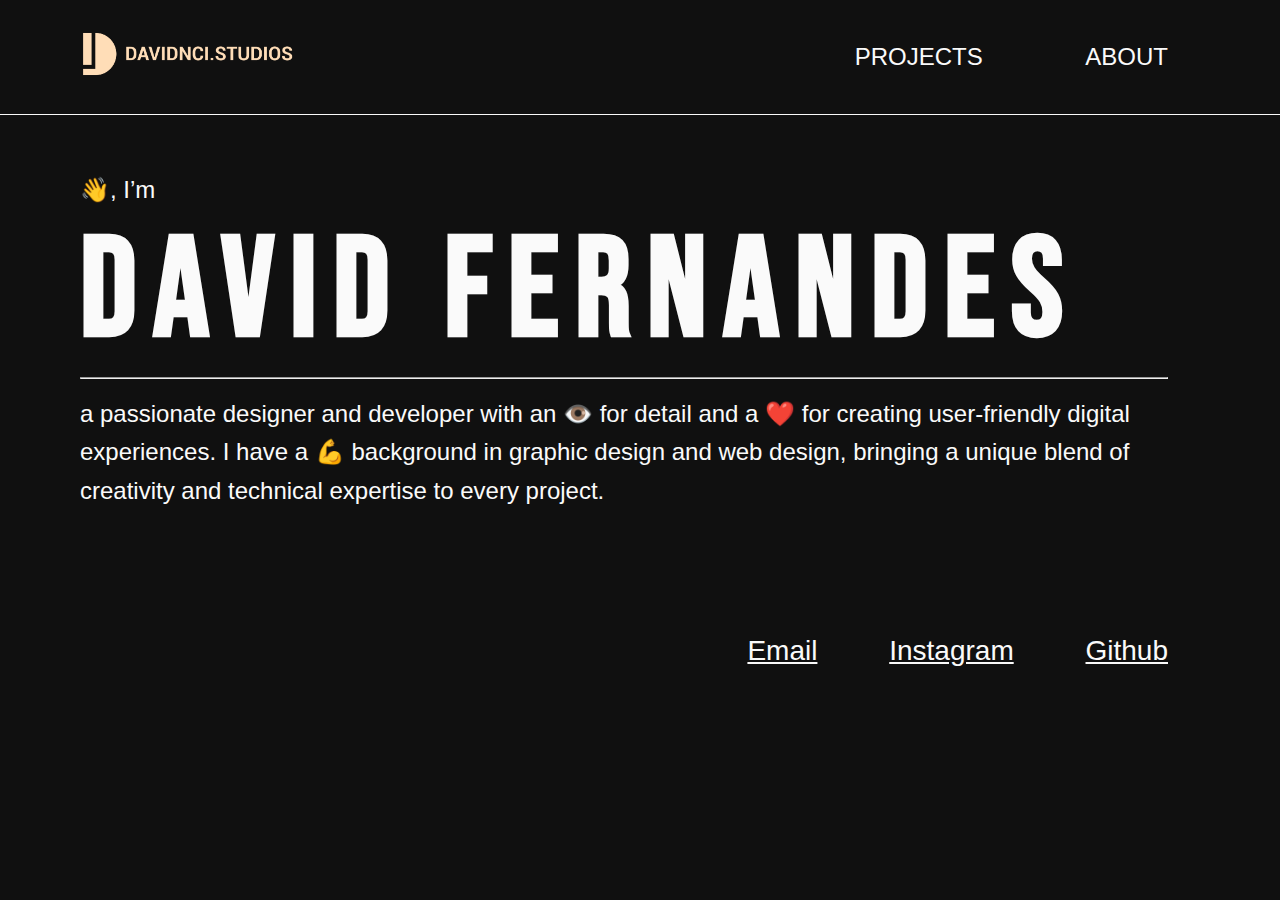
==== index.html @ f4d5b6f2 "Navigation Bar & Hero Section" ====
<!DOCTYPE html>
<html lang="en">
<head>
    <meta charset="UTF-8">
    <meta name="viewport" content="width=device-width, initial-scale=1.0">
    <title>Davidnci Studios</title>
    <link rel ="stylesheet" href="style.css">
    <link rel="icon" type="image/x-icon" href="assets/images/logoIcon.jpg">
</head>
<body>
    <header>
        <nav>
            <div class="logo-container">
                <a href=""><img src="assets/images/logo.png" alt="logo"></a>
            </div>
            <ul class="nav-links">
                <li><a href="">PROJECTS</a></li>
                <li><a href="">ABOUT</a></li>
            </ul>
        </nav>
    </header>
    <main>
        <div class="main-content">
            <p>👋, I’m</p>
            <h1>DAVID FERNANDES</h1>
            <hr>
            <p>a passionate designer and developer with an 👁️  for detail and a ❤️  for creating user-friendly digital experiences. I have a  💪 background in graphic design and web design, bringing a unique blend of creativity and technical expertise to every project.</p>
        </div>
        <!-- links below -->
        <ul class="social-links">
            <li><a href="mailto:davidmiguelmatiasfernandes@gmail.com">Email</a></li>
            <li><a href="https://www.instagram.com/davidnci_studios/" target="_blank">Instagram</a></li>
            <li><a href="https://github.com/dav1-fer" target="_blank">Github</a></li>
        </ul>
    </main>
</body>
</html>
---- style.css ----
@import url('https://fonts.googleapis.com/css2?family=Bebas+Neue&display=swap');


/* Importing the typefaces */

* {
    box-sizing: border-box;
    margin: 0;
    padding: 0;
}
body {
    background-color: #101010;
    color: #fafafa;
    font-family: "@Satoshi", sans-serif;
    font-size: 24px;
}

/* navigation menu styles */
header {
    display: flex;
    align-items: center;
    padding: 16px 64px;
    border-bottom: 1px solid #fafafa;
}
nav {
    width: 100%;
    display: flex;
    justify-content: space-between;
    align-items: center;
}
.logo-container img {
    width: 248px;
}
.nav-links li {
    display: inline;
    margin: 0 48px;
}
.nav-links li a {
    position: relative;
    text-decoration: none;
    color: #fafafa;
}
.nav-links li a::after {
    background-color: #fff;
    content: '';
    position: absolute;
    width: 0;
    height: 2px;
    bottom: -4px;
    left: 50%;
    transform: translateX(-50%);
    transition: width 0.2s ease-in-out;
}
.nav-links li a:hover::after {
    width: 100%;
}
.nav-links li a:active {
    color: #FFDDB7; 
}

/* main content styles */
main {
    height: 608px;
    display: flex;
    flex-direction: column;
    padding: 56px 80px;
}

.main-content {
    display: flex;
    flex-direction: column;
    max-width: 1088px;
    height: auto;
}
.main-content h1 {
    font-family: "Bebas Neue";
    font-size: 140px;
    letter-spacing: 16px;
}
.main-content p {
    line-height: 160%;
}
hr {
    margin-bottom: 16px;
}

/* social media links styles */
.social-links {
    font-size: 28px;
    margin-top: auto;
    margin-left: auto;
}
.social-links li {
    display: inline;
    margin: 0 32px;
}
.social-links li a {
    color: #fafafa; 
}
.social-links li a:active {
    color: #FFDDB7; 
}
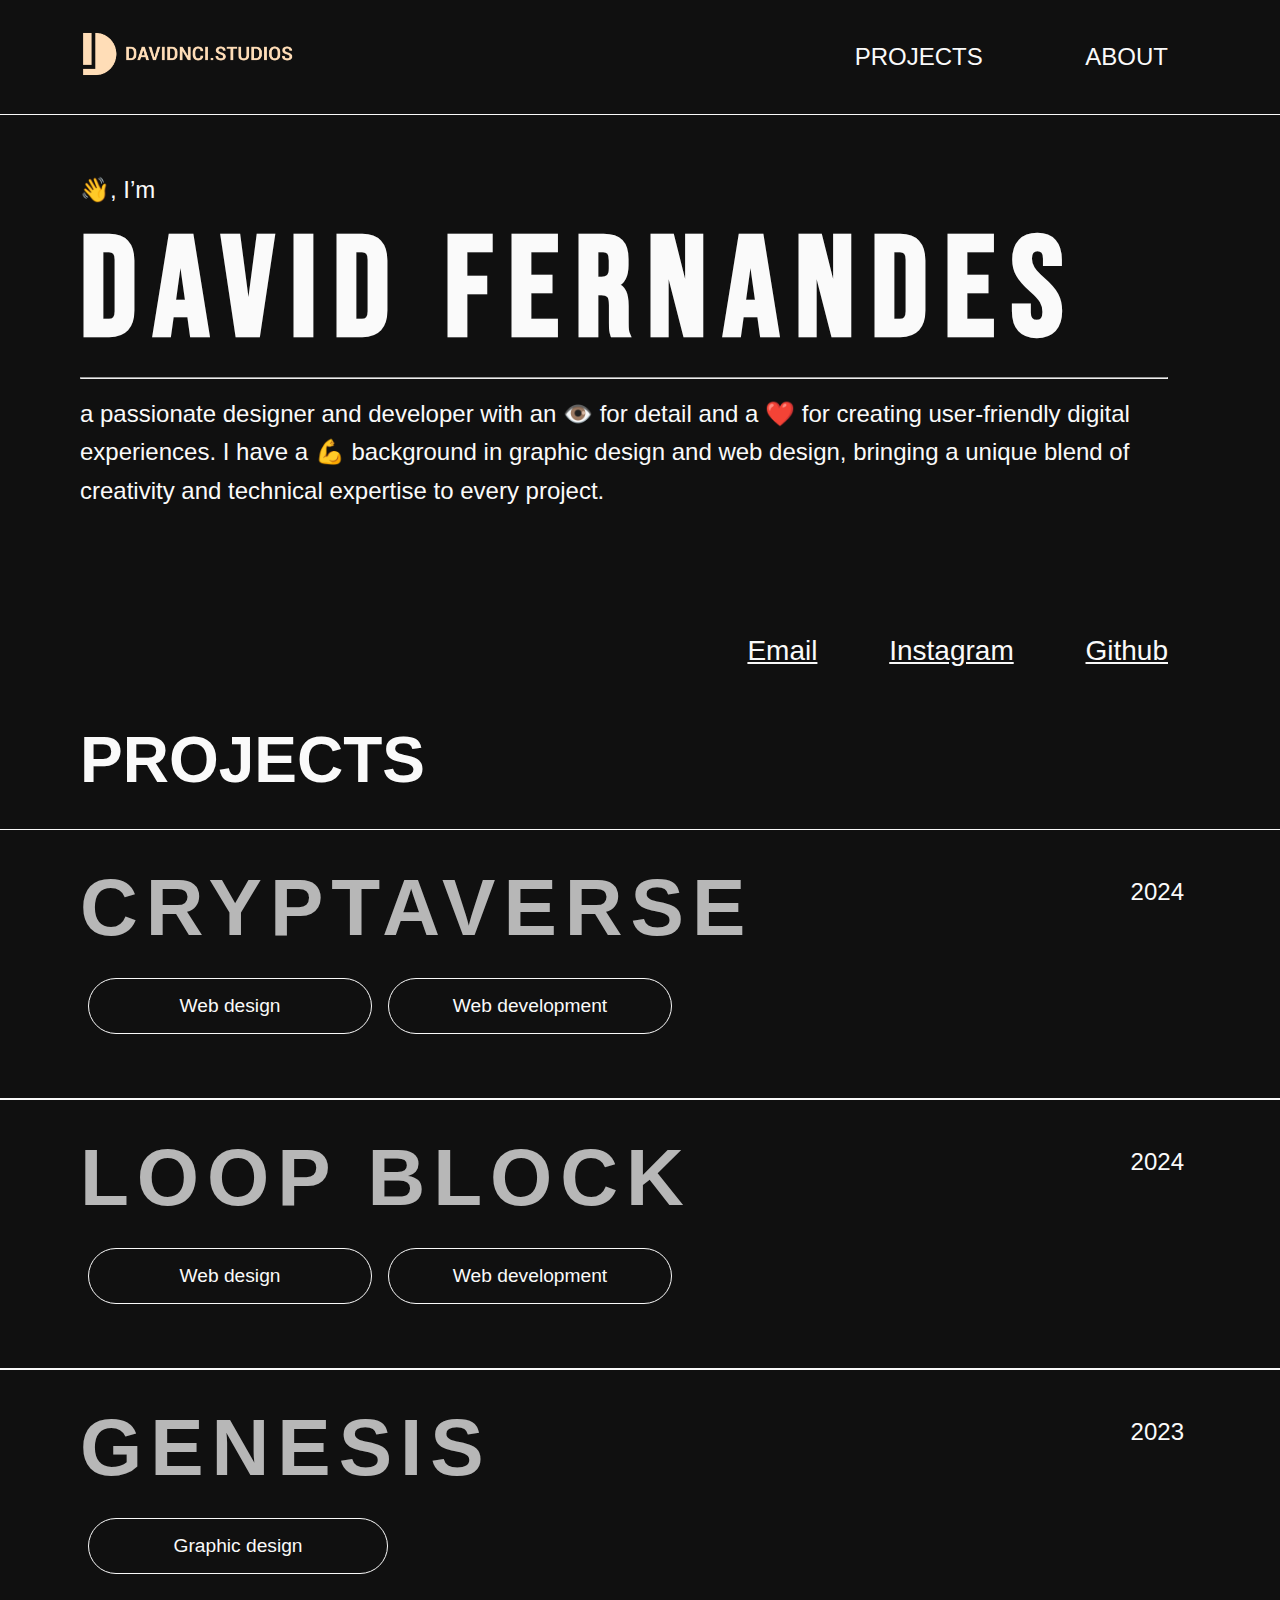
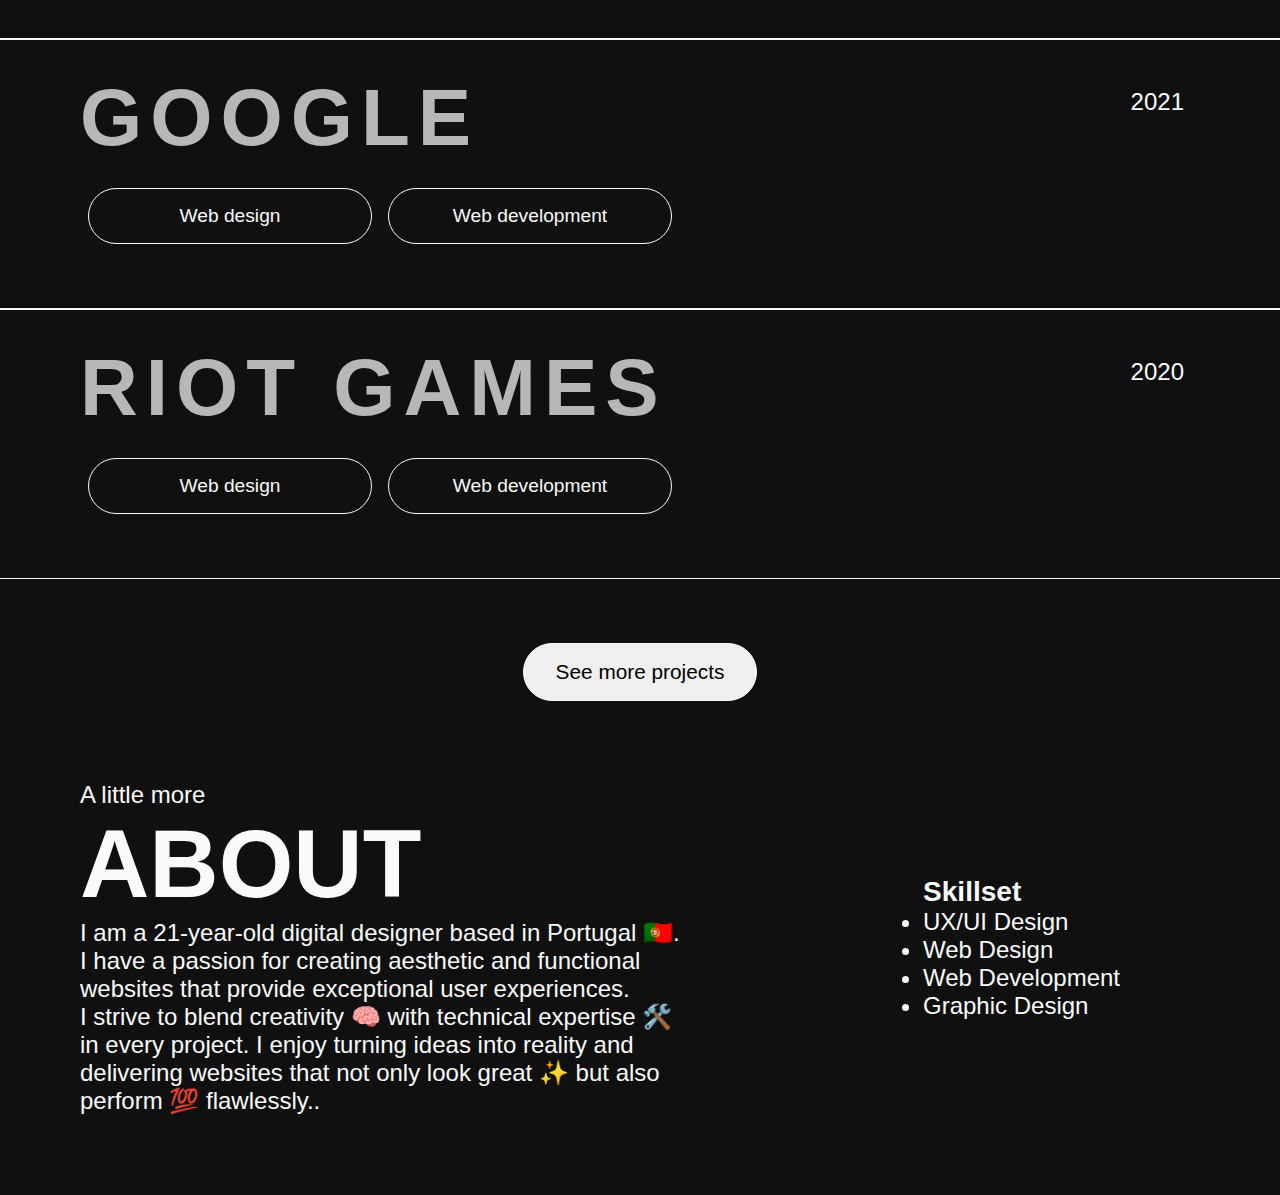
==== commit 0f50c328: "New Content Homepage" ====
--- a/index.html
+++ b/index.html
@@ -33,5 +33,96 @@
             <li><a href="https://github.com/dav1-fer" target="_blank">Github</a></li>
         </ul>
     </main>
+    <section id="projects-section">
+        <h2>PROJECTS</h2>
+        <div class="card-content">
+            <div class="card-wrapper">
+                <h3>CRYPTAVERSE</h3>
+                <div class="tag-wrapper">
+                    <div class="tag-card">
+                        Web design
+                    </div>
+                    <div class="tag-card">
+                        Web development
+                    </div>
+                </div>
+            </div>
+            <p>2024</p>
+        </div>
+        <div class="card-content">
+            <div class="card-wrapper">
+                <h3>LOOP BLOCK</h3>
+                <div class="tag-wrapper">
+                    <div class="tag-card">
+                        Web design
+                    </div>
+                    <div class="tag-card">
+                        Web development
+                    </div>
+                </div>
+            </div>
+            <p>2024</p>
+        </div>
+        <div class="card-content">
+            <div class="card-wrapper">
+                <h3>GENESIS</h3>
+                <div class="tag-wrapper">
+                    <div class="tag-card">
+                        Graphic design
+                    </div>
+                </div>
+            </div>
+            <p>2023</p>
+        </div>
+        <div class="card-content">
+            <div class="card-wrapper">
+                <h3>GOOGLE</h3>
+                <div class="tag-wrapper">
+                    <div class="tag-card">
+                        Web design
+                    </div>
+                    <div class="tag-card">
+                        Web development
+                    </div>
+                </div>
+            </div>
+            <p>2021</p>
+        </div>
+        <div class="card-content">
+            <div class="card-wrapper">
+                <h3>RIOT GAMES</h3>
+                <div class="tag-wrapper">
+                    <div class="tag-card">
+                        Web design
+                    </div>
+                    <div class="tag-card">
+                        Web development
+                    </div>
+                </div>
+            </div>
+            <p>2020</p>
+        </div>
+        <button>See more projects</button>
+    </section>
+    <section id="about-section">
+        <div class="left-about">
+            <div class="heading-content">
+                <p>A little more</p>
+                <h2>ABOUT</h2>
+            </div>
+            <p>I am a 21-year-old digital designer based in Portugal 🇵🇹.<br>
+            I have a passion for creating aesthetic and functional websites that provide exceptional user experiences.<br>
+            I strive to blend creativity 🧠 with technical expertise 🛠️  in every project. I enjoy turning ideas into reality and delivering websites that not only look great ✨ but also perform 💯 flawlessly..</p>
+        </div>
+        <aside>
+            <h3>Skillset</h3>
+            <ul>
+                <li>UX/UI Design</li>
+                <li>Web Design</li>
+                <li>Web Development</li>
+                <li>Graphic Design</li>
+            </ul>
+        </aside>
+    </section>
 </body>
 </html>--- a/style.css
+++ b/style.css
@@ -101,3 +101,79 @@
     color: #FFDDB7; 
 }
 
+#projects-section h2 {
+    font-size: 4rem;
+    margin: 0px 80px 32px 80px;
+}
+
+.content-wrapper {
+    display: flex;
+    
+}
+.card-content {
+    width: 100%;
+    display: flex;
+    justify-content: space-between;
+    padding: 32px 16px 64px 80px;
+    border-top: 1px solid #fafafa;
+    border-bottom: 1px solid #fafafa;
+}
+
+.card-content p {
+    margin-top: 16px;
+    margin-right: 80px;
+}
+
+.card-wrapper h3 {
+    font-size: 5rem;
+    letter-spacing: 8px;
+    color: rgba(255, 255, 255, 0.7);
+    margin-bottom: 24px;
+}
+
+.tag-wrapper {
+    width: 600px;
+    display: flex;
+}
+
+.tag-card {
+    width: 50%;
+    display: flex;
+    justify-content: center;
+    align-items: center;
+    font-size: 1.2rem;
+    border: 1px solid #fafafa;
+    border-radius: 40px;
+    padding: 16px 16px;
+    margin: 0 8px;
+    cursor: pointer;
+}
+
+#projects-section button {
+    display: flex;
+    justify-content: center;
+    align-items: center;
+    font-size: 1.3rem;
+    border: 1px solid #fafafa;
+    border-radius: 40px;
+    padding: 16px 32px;
+    margin: 64px auto;
+    cursor: pointer;
+}
+
+#about-section {
+    display: flex;
+    justify-content: space-between;
+    align-items: center;
+    margin: 80px;
+}
+.heading-content h2 {
+    font-size: 6rem;
+}
+#about-section p {
+    width: 600px;
+}
+
+#about-section aside {
+    margin-right: 80px;
+}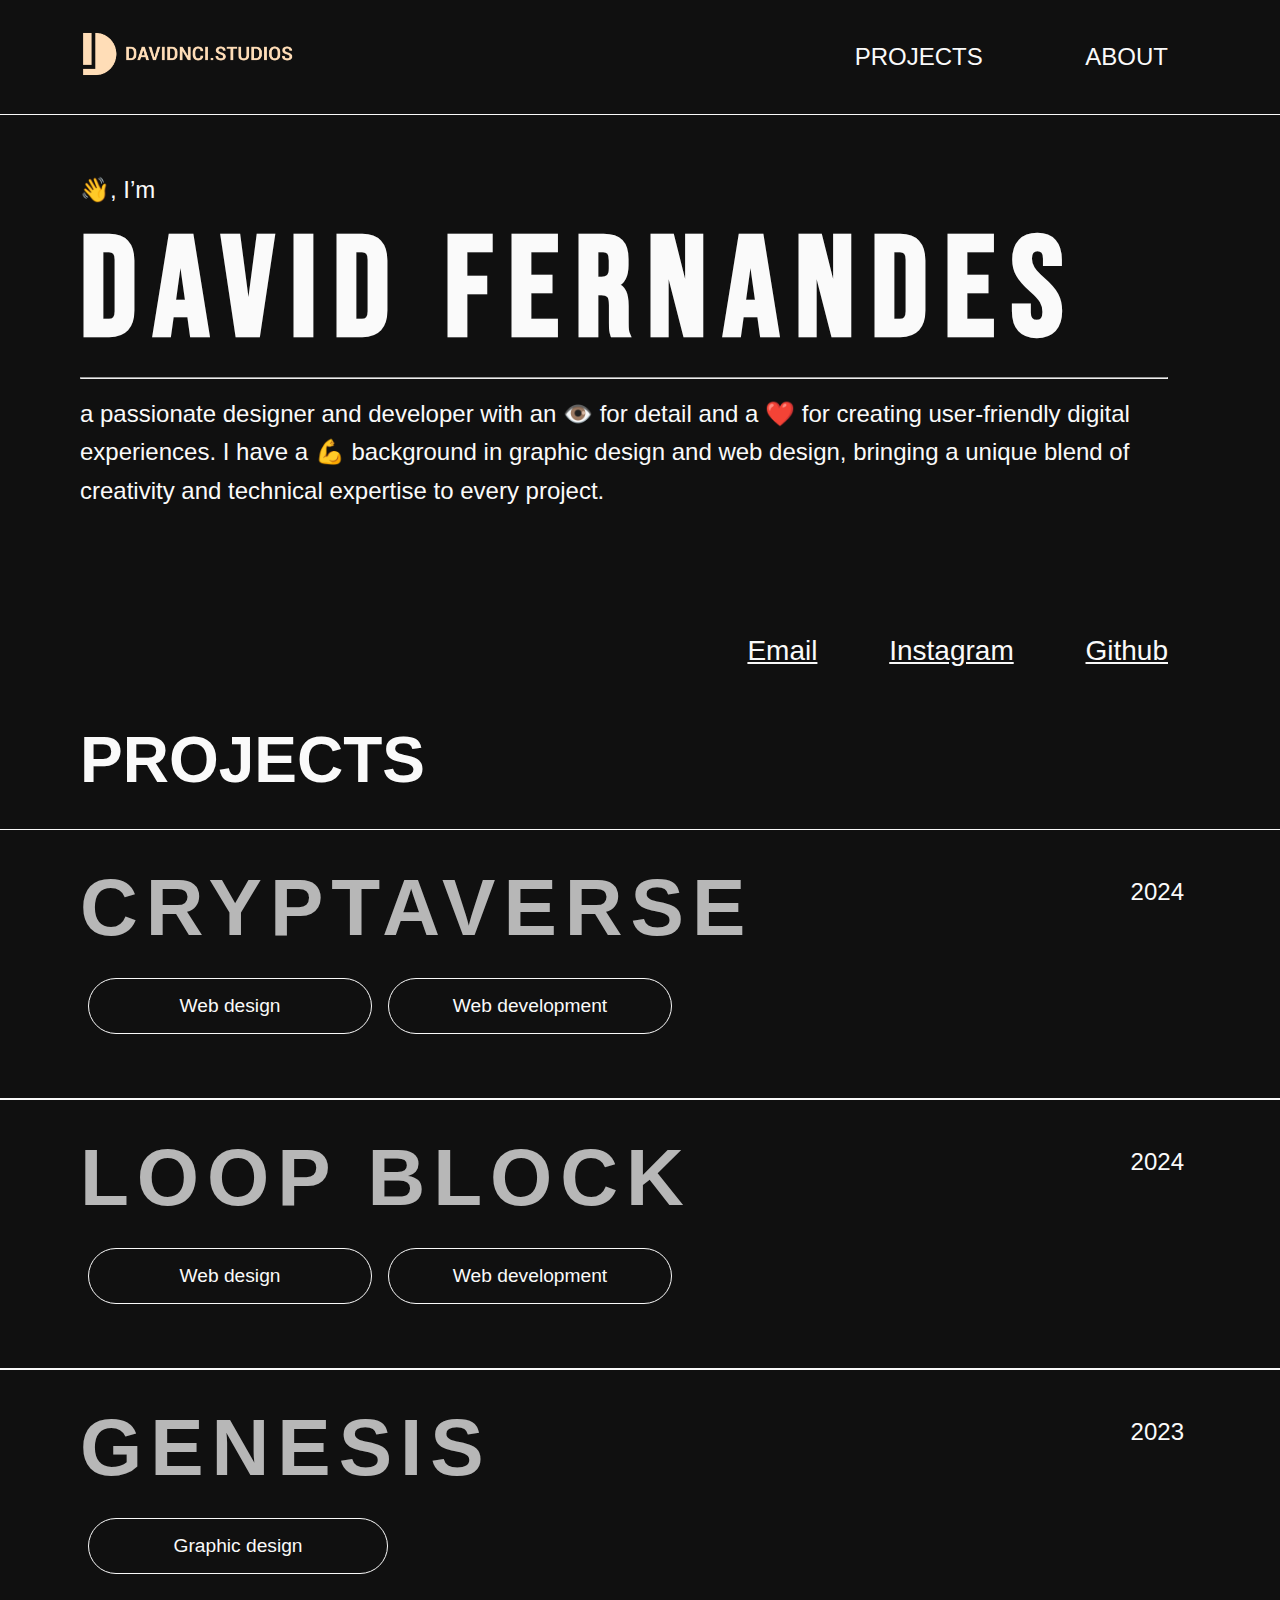
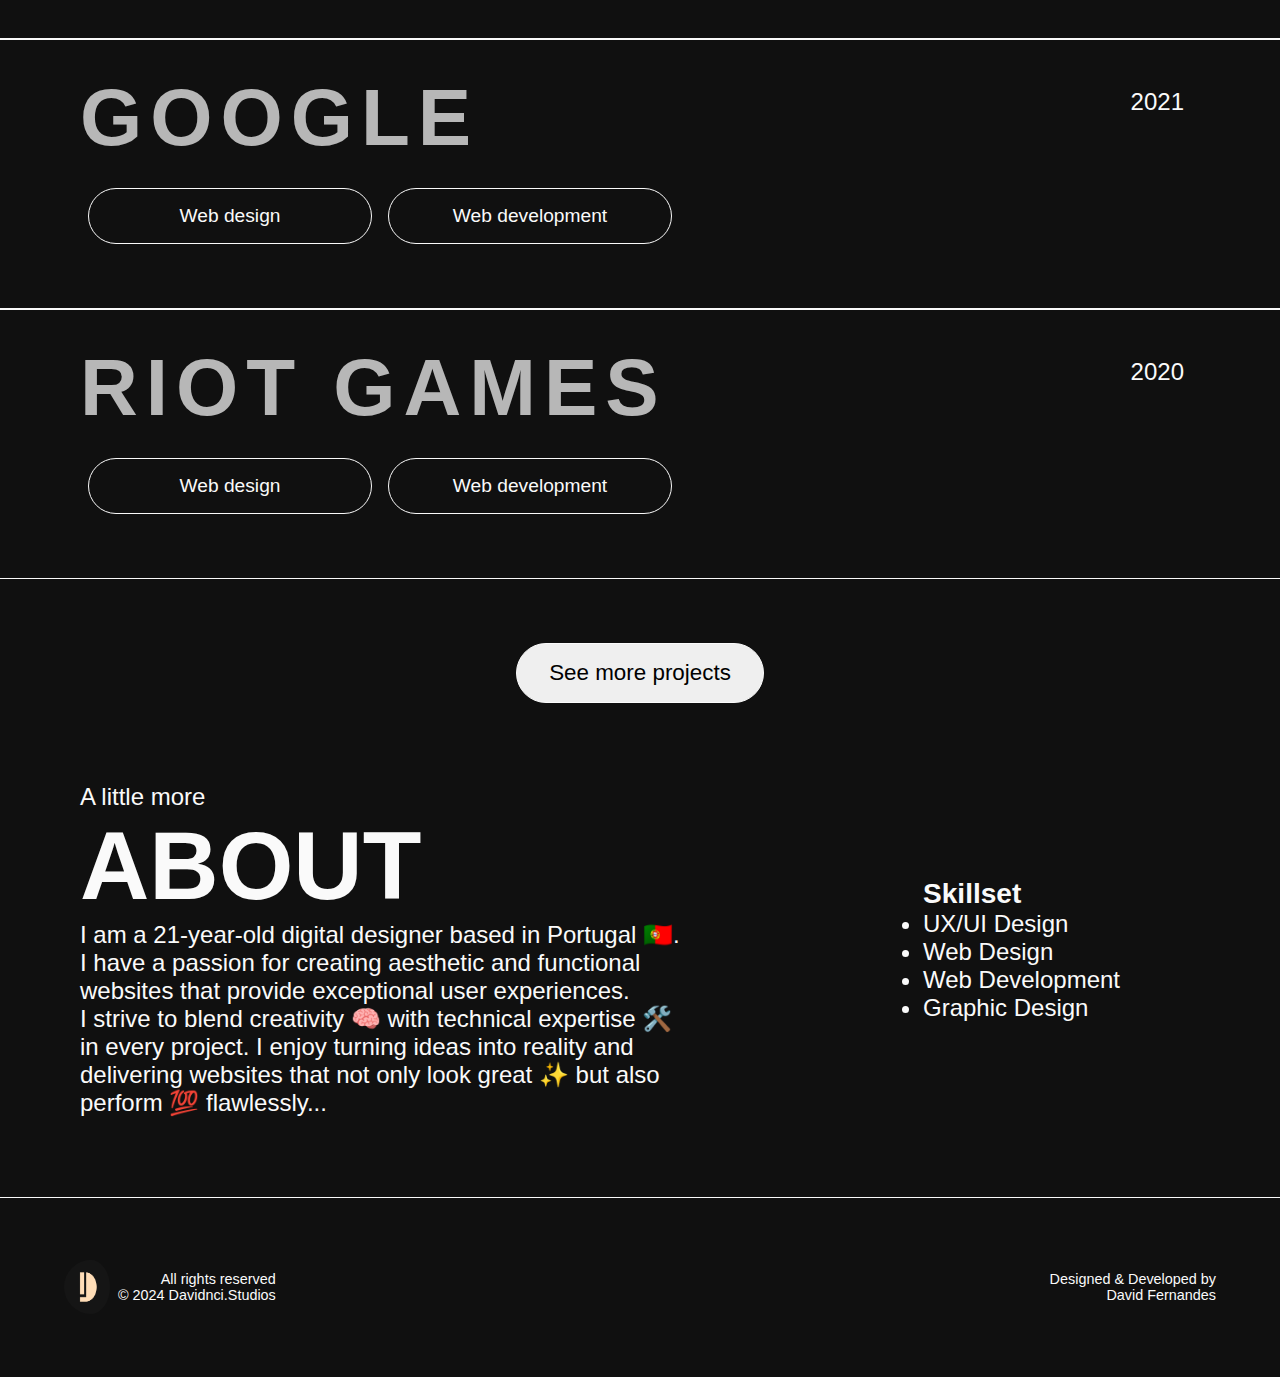
==== commit 88c2880b: "Homepage Footer" ====
--- a/index.html
+++ b/index.html
@@ -112,7 +112,7 @@
             </div>
             <p>I am a 21-year-old digital designer based in Portugal 🇵🇹.<br>
             I have a passion for creating aesthetic and functional websites that provide exceptional user experiences.<br>
-            I strive to blend creativity 🧠 with technical expertise 🛠️  in every project. I enjoy turning ideas into reality and delivering websites that not only look great ✨ but also perform 💯 flawlessly..</p>
+            I strive to blend creativity 🧠 with technical expertise 🛠️  in every project. I enjoy turning ideas into reality and delivering websites that not only look great ✨ but also perform 💯 flawlessly...</p>
         </div>
         <aside>
             <h3>Skillset</h3>
@@ -124,5 +124,12 @@
             </ul>
         </aside>
     </section>
+    <footer>
+        <div class="footer-content">
+            <img src="assets/images/logoIcon.jpg" alt="logo">
+            <p>All rights reserved<br>© 2024 Davidnci.Studios</p>
+        </div>
+        <p>Designed & Developed by<br>David Fernandes</p>
+    </footer>
 </body>
 </html>--- a/style.css
+++ b/style.css
@@ -153,7 +153,7 @@
     display: flex;
     justify-content: center;
     align-items: center;
-    font-size: 1.3rem;
+    font-size: 1.4rem;
     border: 1px solid #fafafa;
     border-radius: 40px;
     padding: 16px 32px;
@@ -176,4 +176,30 @@
 
 #about-section aside {
     margin-right: 80px;
+}
+
+footer {
+    width: 100%;
+    height: 180px;
+    display: flex;
+    justify-content: space-between;
+    align-items: center;
+    padding: 0 64px;
+    font-size: 0.9rem;
+    border-top: 1px solid #fafafa;
+}
+footer .footer-content {
+    display: flex;
+    align-items: center;
+    justify-content: space-between;
+}
+.footer-content img {
+    width: 54px;
+    height: 54px;
+    border: none;
+    border-radius: 50%;
+    padding-right: 8px;
+}
+footer p {
+    text-align: right;
 }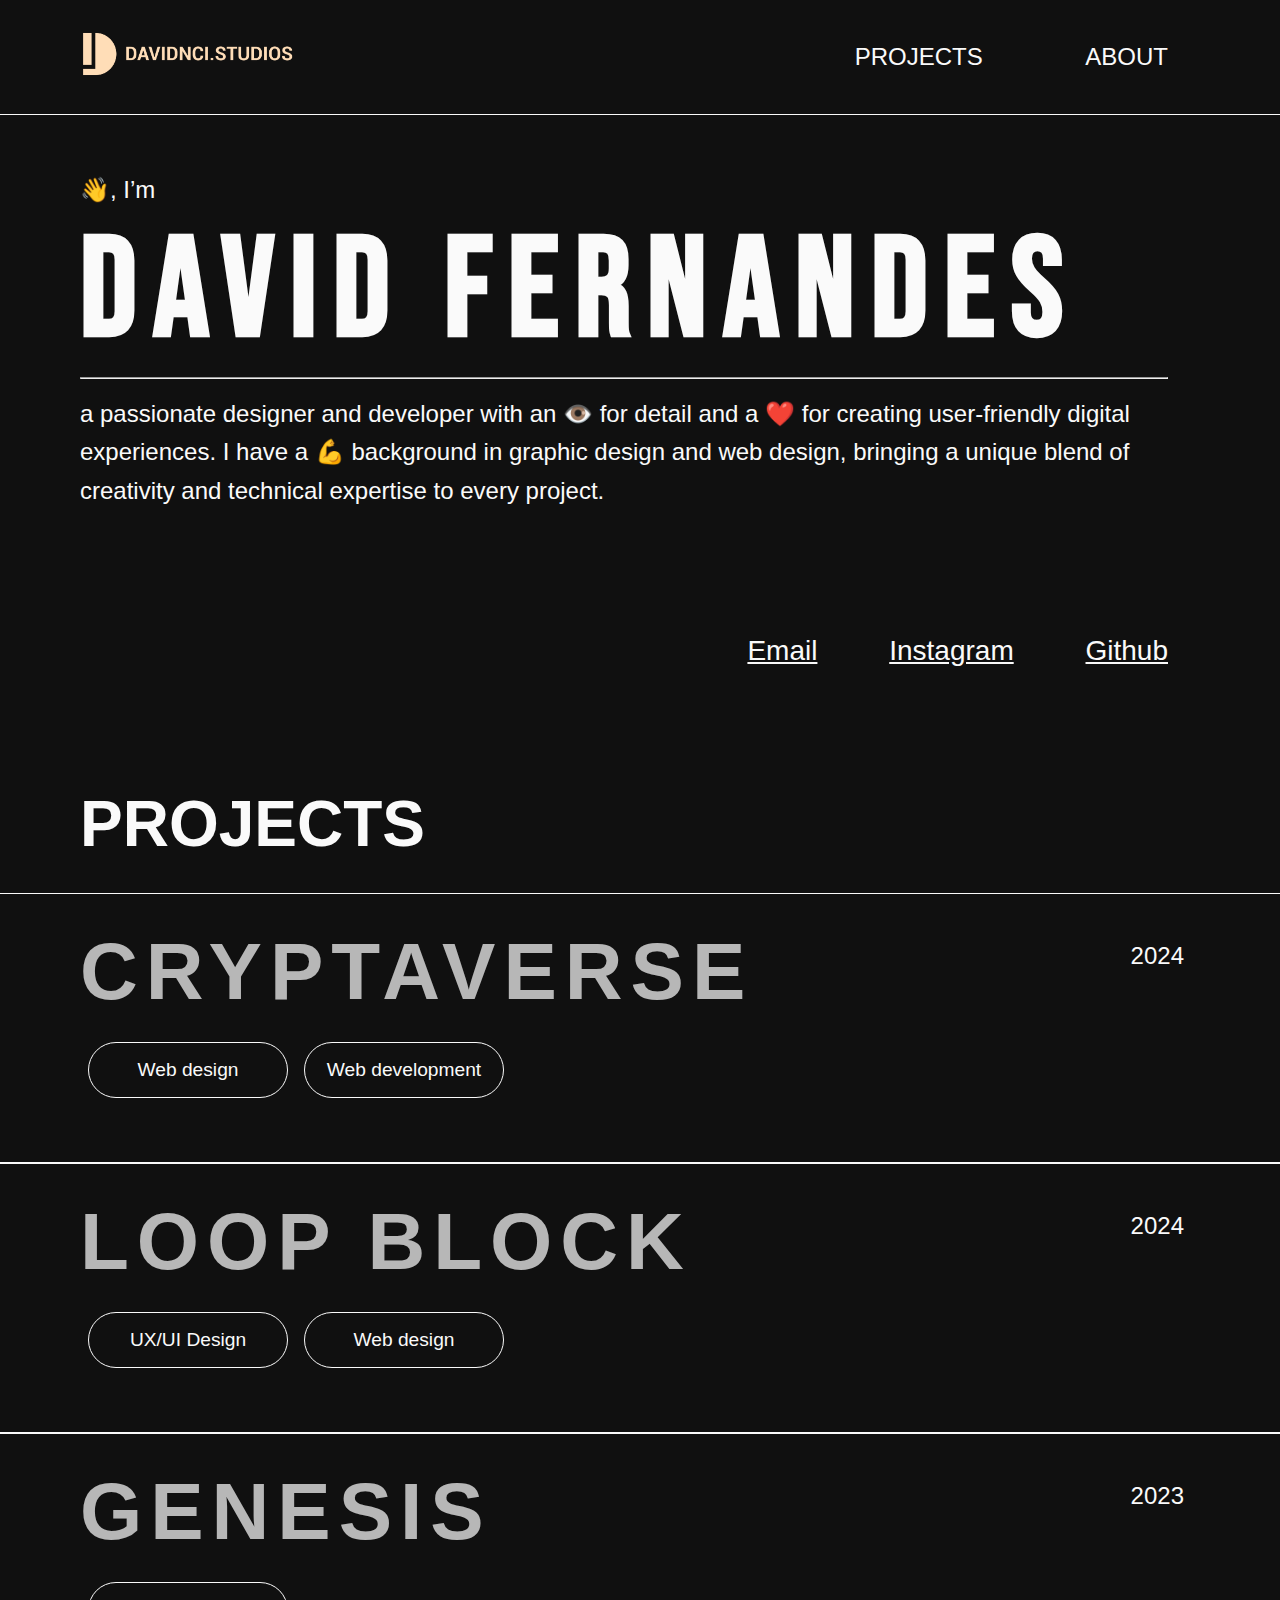
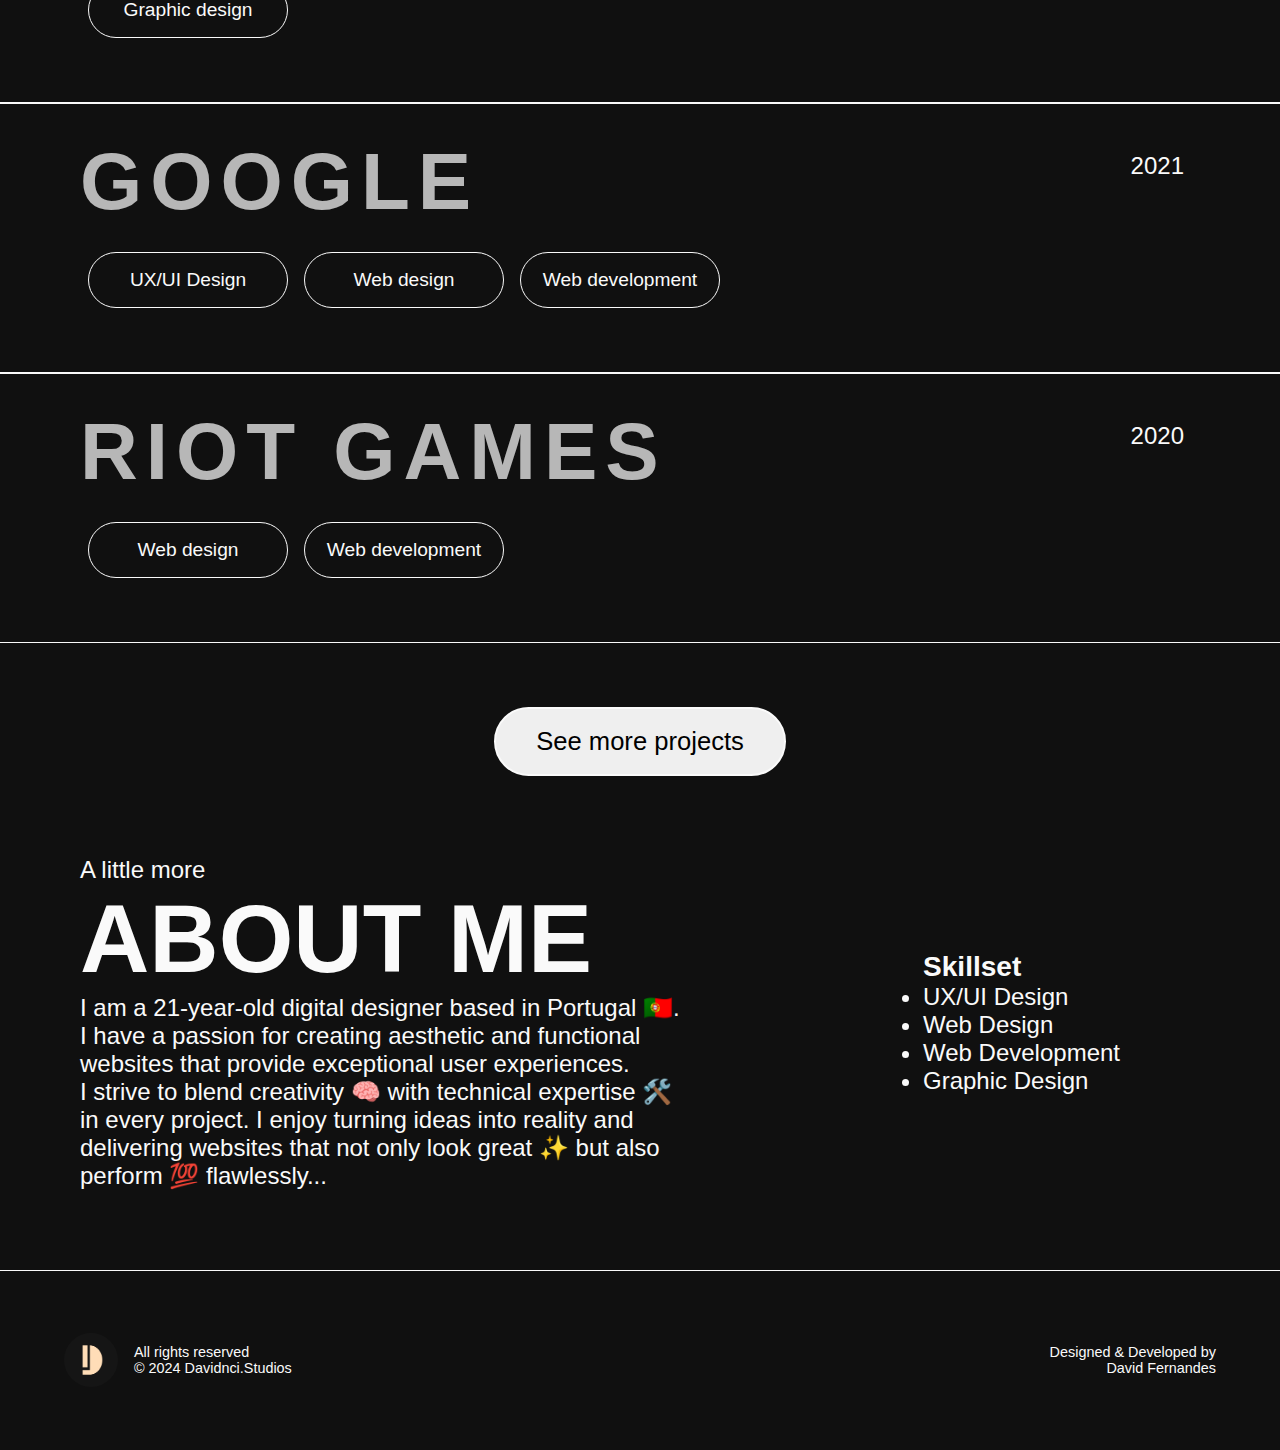
==== commit 6d946a6d: "Updates" ====
--- a/index.html
+++ b/index.html
@@ -4,17 +4,17 @@
     <meta charset="UTF-8">
     <meta name="viewport" content="width=device-width, initial-scale=1.0">
     <title>Davidnci Studios</title>
+    <link rel="icon" type="image/x-icon" href="assets/images/logoIcon.jpg">
     <link rel ="stylesheet" href="style.css">
-    <link rel="icon" type="image/x-icon" href="assets/images/logoIcon.jpg">
 </head>
 <body>
     <header>
         <nav>
             <div class="logo-container">
-                <a href=""><img src="assets/images/logo.png" alt="logo"></a>
+                <a href="#"><img src="assets/images/logo.png" alt="logo"></a>
             </div>
             <ul class="nav-links">
-                <li><a href="">PROJECTS</a></li>
+                <li><a href="projects.html">PROJECTS</a></li>
                 <li><a href="">ABOUT</a></li>
             </ul>
         </nav>
@@ -54,10 +54,10 @@
                 <h3>LOOP BLOCK</h3>
                 <div class="tag-wrapper">
                     <div class="tag-card">
-                        Web design
+                        UX/UI Design
                     </div>
                     <div class="tag-card">
-                        Web development
+                        Web design
                     </div>
                 </div>
             </div>
@@ -78,6 +78,9 @@
             <div class="card-wrapper">
                 <h3>GOOGLE</h3>
                 <div class="tag-wrapper">
+                    <div class="tag-card">
+                        UX/UI Design
+                    </div>
                     <div class="tag-card">
                         Web design
                     </div>
@@ -102,13 +105,13 @@
             </div>
             <p>2020</p>
         </div>
-        <button>See more projects</button>
+        <a href="projects.html"><button>See more projects</button></a>
     </section>
     <section id="about-section">
         <div class="left-about">
             <div class="heading-content">
                 <p>A little more</p>
-                <h2>ABOUT</h2>
+                <h2>ABOUT ME</h2>
             </div>
             <p>I am a 21-year-old digital designer based in Portugal 🇵🇹.<br>
             I have a passion for creating aesthetic and functional websites that provide exceptional user experiences.<br>
--- a/style.css
+++ b/style.css
@@ -58,12 +58,13 @@
     color: #FFDDB7; 
 }
 
-/* main content styles */
+/* hero section styles */
 main {
     height: 608px;
     display: flex;
     flex-direction: column;
     padding: 56px 80px;
+    margin-bottom: 64px;
 }
 
 .main-content {
@@ -100,12 +101,11 @@
 .social-links li a:active {
     color: #FFDDB7; 
 }
-
+/* last projects section styles */
 #projects-section h2 {
     font-size: 4rem;
     margin: 0px 80px 32px 80px;
 }
-
 .content-wrapper {
     display: flex;
     
@@ -118,26 +118,22 @@
     border-top: 1px solid #fafafa;
     border-bottom: 1px solid #fafafa;
 }
-
 .card-content p {
     margin-top: 16px;
     margin-right: 80px;
 }
-
 .card-wrapper h3 {
     font-size: 5rem;
     letter-spacing: 8px;
     color: rgba(255, 255, 255, 0.7);
     margin-bottom: 24px;
 }
-
 .tag-wrapper {
-    width: 600px;
-    display: flex;
-}
-
+    width: 1000px;
+    display: flex;
+}
 .tag-card {
-    width: 50%;
+    width: 20%;
     display: flex;
     justify-content: center;
     align-items: center;
@@ -148,19 +144,29 @@
     margin: 0 8px;
     cursor: pointer;
 }
-
 #projects-section button {
     display: flex;
     justify-content: center;
     align-items: center;
-    font-size: 1.4rem;
-    border: 1px solid #fafafa;
+    font-size: 1.6rem;
+    border: 2px solid #fafafa;
     border-radius: 40px;
-    padding: 16px 32px;
+    padding: 18px 40px;
     margin: 64px auto;
     cursor: pointer;
 }
 
+#projects-section a {
+    text-decoration: none;
+    color: #000;
+}
+
+#projects-section button:hover {
+    border: 2px solid #fafafa;
+    background-color: transparent;
+    color: #fafafa;
+}
+/* about section styles */
 #about-section {
     display: flex;
     justify-content: space-between;
@@ -173,11 +179,11 @@
 #about-section p {
     width: 600px;
 }
-
 #about-section aside {
     margin-right: 80px;
 }
 
+/* footer styles */
 footer {
     width: 100%;
     height: 180px;
@@ -196,10 +202,24 @@
 .footer-content img {
     width: 54px;
     height: 54px;
-    border: none;
     border-radius: 50%;
-    padding-right: 8px;
+    margin-right: 16px;
+}
+.footer-content p {
+    text-align: left;
 }
 footer p {
     text-align: right;
+}
+
+@media (max-width:1200px) {
+    #about-section {
+        display: flex;
+        flex-direction: column;
+        align-items: flex-start;
+    }
+    #about-section aside {
+        margin-top: 64px;
+        margin-left: 32px;
+    }
 }